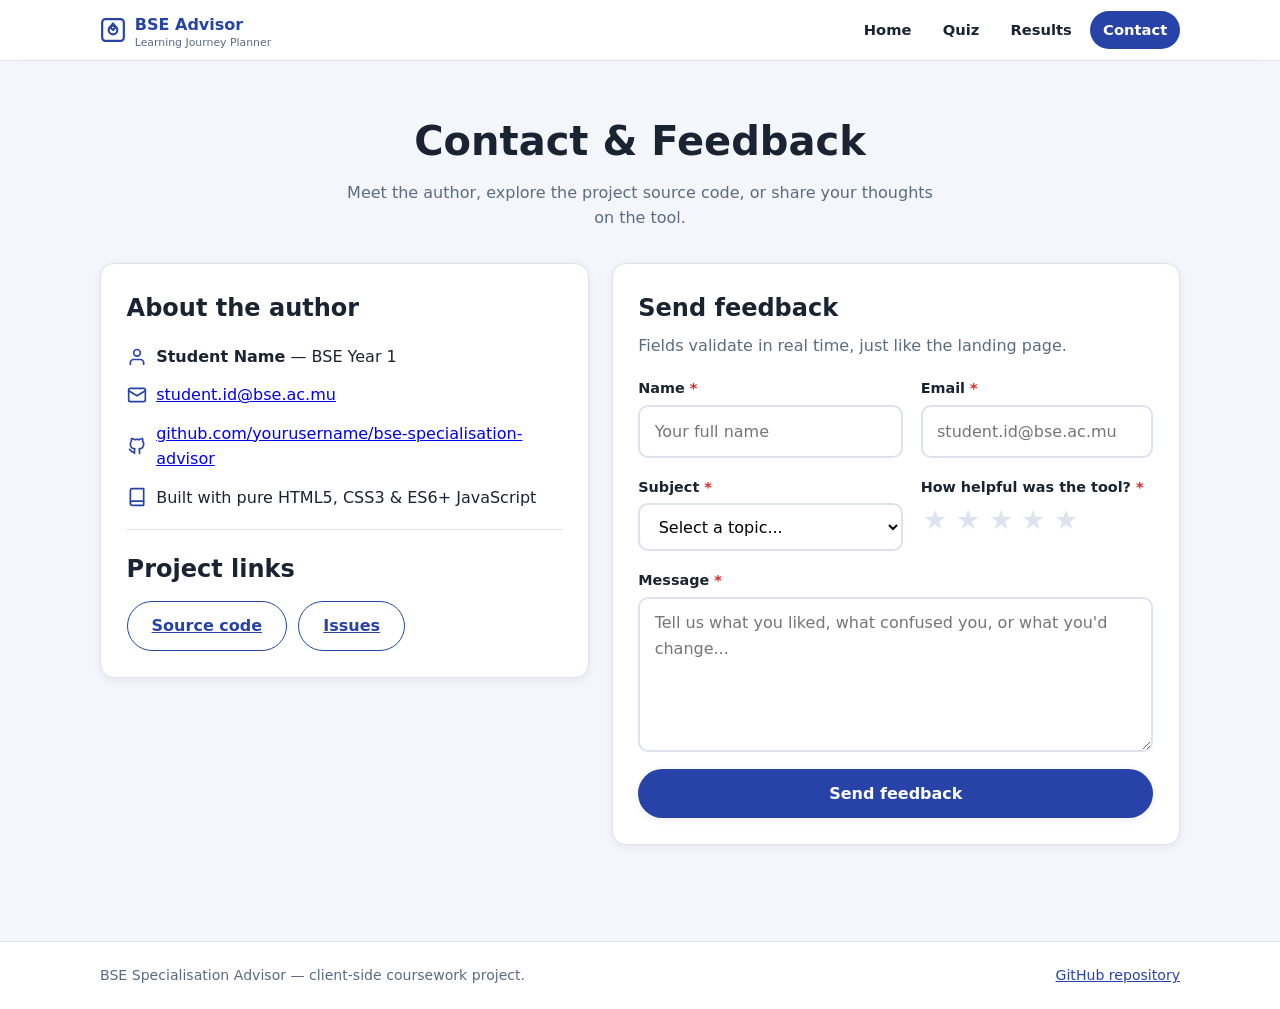
==== contact.html @ ee4610c2 "Initial release: BSE Specialisation Advisor (landing, quiz, results, contact)" ====
<!DOCTYPE html>
<html lang="en">
<head>
  <meta charset="UTF-8">
  <meta name="viewport" content="width=device-width, initial-scale=1.0">
  <meta name="description" content="BSE Specialisation Advisor — author details and feedback form.">
  <title>BSE Specialisation Advisor | Contact</title>
  <link rel="stylesheet" href="css/style.css">
</head>
<body data-page="contact">

  <!-- ============ HEADER / NAVIGATION ============ -->
  <header class="site-nav">
    <div class="container">
      <a href="index.html" class="brand">
        <svg viewBox="0 0 24 24" fill="none" stroke="currentColor" stroke-width="2" stroke-linecap="round" stroke-linejoin="round" aria-hidden="true">
          <rect x="2" y="2" width="20" height="20" rx="3"/>
          <circle cx="12" cy="12" r="4"/>
          <path d="M9.5 9.5 12 6l2.5 3.5L12 12z"/>
        </svg>
        <span>BSE Advisor<small>Learning Journey Planner</small></span>
      </a>

      <button class="nav-toggle" aria-label="Toggle navigation menu" aria-expanded="false">
        <svg viewBox="0 0 24 24" fill="none" stroke="currentColor" stroke-width="2" stroke-linecap="round" aria-hidden="true">
          <path d="M4 7h16M4 12h16M4 17h16"/>
        </svg>
      </button>

      <nav>
        <ul class="nav-links">
          <li><a href="index.html" data-page="landing">Home</a></li>
          <li><a href="quiz.html" data-page="quiz">Quiz</a></li>
          <li><a href="results.html" data-page="results">Results</a></li>
          <li><a href="contact.html" data-page="contact">Contact</a></li>
        </ul>
      </nav>
    </div>
  </header>

  <main>
    <section class="section">
      <div class="container">
        <div class="page-head">
          <h1>Contact &amp; Feedback</h1>
          <p>Meet the author, explore the project source code, or share your thoughts on the tool.</p>
        </div>

        <div class="contact-grid">
          <!-- ============ AUTHOR CARD ============ -->
          <div class="card">
            <h2>About the author</h2>
            <!-- TODO: replace these placeholders with your own details -->
            <ul class="author-list">
              <li>
                <svg viewBox="0 0 24 24" fill="none" stroke="currentColor" stroke-width="2" stroke-linecap="round" stroke-linejoin="round" aria-hidden="true"><path d="M20 21v-2a4 4 0 0 0-4-4H8a4 4 0 0 0-4 4v2"/><circle cx="12" cy="7" r="4"/></svg>
                <span><strong>Student Name</strong> — BSE Year 1</span>
              </li>
              <li>
                <svg viewBox="0 0 24 24" fill="none" stroke="currentColor" stroke-width="2" stroke-linecap="round" stroke-linejoin="round" aria-hidden="true"><rect x="2" y="4" width="20" height="16" rx="2"/><path d="m2 7 10 6L22 7"/></svg>
                <a href="mailto:student.id@bse.ac.mu">student.id@bse.ac.mu</a>
              </li>
              <li>
                <svg viewBox="0 0 24 24" fill="none" stroke="currentColor" stroke-width="2" stroke-linecap="round" stroke-linejoin="round" aria-hidden="true"><path d="M9 19c-4.3 1.4-4.3-2.5-6-3m12 5v-3.5c0-1 .1-1.4-.5-2 2.8-.3 5.5-1.4 5.5-6a4.6 4.6 0 0 0-1.3-3.2 4.2 4.2 0 0 0-.1-3.2s-1.1-.3-3.5 1.3a12.3 12.3 0 0 0-6.2 0C6.6 2.8 5.5 3.1 5.5 3.1a4.2 4.2 0 0 0-.1 3.2A4.6 4.6 0 0 0 4 9.5c0 4.6 2.7 5.7 5.5 6-.6.6-.6 1.2-.5 2V21"/></svg>
                <a href="https://github.com/" target="_blank" rel="noopener">github.com/yourusername/bse-specialisation-advisor</a>
              </li>
              <li>
                <svg viewBox="0 0 24 24" fill="none" stroke="currentColor" stroke-width="2" stroke-linecap="round" stroke-linejoin="round" aria-hidden="true"><path d="M4 19.5A2.5 2.5 0 0 1 6.5 17H20V2H6.5A2.5 2.5 0 0 0 4 4.5v15z"/><path d="M4 19.5A2.5 2.5 0 0 0 6.5 22H20v-5"/></svg>
                <span>Built with pure HTML5, CSS3 &amp; ES6+ JavaScript</span>
              </li>
            </ul>

            <hr style="border:none;border-top:1px solid var(--line);margin:1.2rem 0;">

            <h2>Project links</h2>
            <div style="display:flex;gap:.7rem;flex-wrap:wrap;margin-top:.8rem;">
              <a class="btn btn-ghost" href="https://github.com/" target="_blank" rel="noopener">Source code</a>
              <a class="btn btn-ghost" href="https://github.com/" target="_blank" rel="noopener">Issues</a>
            </div>
          </div>

          <!-- ============ FEEDBACK FORM ============ -->
          <div class="card">
            <h2>Send feedback</h2>
            <p style="color:var(--muted);margin:.3rem 0 1.2rem;">Fields validate in real time, just like the landing page.</p>

            <!-- Success banner (hidden until a valid submit) -->
            <div id="contact-success" class="success-banner" role="status">
              Thanks! Your feedback has been recorded (demo — no server involved).
            </div>

            <!-- Validated live by js/contact.js via data-validate attributes -->
            <form id="contact-form" novalidate>
              <div class="form-grid">
                <div class="field">
                  <label for="c-name">Name <span class="req" aria-hidden="true">*</span></label>
                  <input id="c-name" name="name" data-validate="name" type="text"
                         placeholder="Your full name" autocomplete="name" required>
                  <small class="error-message" id="c-name-error" aria-live="polite"></small>
                  <small class="valid-hint" aria-hidden="true">Thanks!</small>
                </div>

                <div class="field">
                  <label for="c-email">Email <span class="req" aria-hidden="true">*</span></label>
                  <input id="c-email" name="email" data-validate="email" type="email"
                         placeholder="student.id@bse.ac.mu" autocomplete="email" required>
                  <small class="error-message" id="c-email-error" aria-live="polite"></small>
                  <small class="valid-hint" aria-hidden="true">Institutional address confirmed.</small>
                </div>

                <div class="field">
                  <label for="c-subject">Subject <span class="req" aria-hidden="true">*</span></label>
                  <select id="c-subject" name="subject" data-validate="subject" required>
                    <option value="">Select a topic...</option>
                    <option value="bug">Bug report</option>
                    <option value="idea">Suggestion / feature idea</option>
                    <option value="question">Question about my results</option>
                    <option value="other">Something else</option>
                  </select>
                  <small class="error-message" id="c-subject-error" aria-live="polite">Please choose a subject.</small>
                </div>

                <!-- Interactive star rating (JS handles hover + click) -->
                <div class="field">
                  <label>How helpful was the tool? <span class="req" aria-hidden="true">*</span></label>
                  <div class="stars" id="stars" role="radiogroup" aria-label="Rating">
                    <!-- Star buttons 1..5; JS sets the .on class and value -->
                  </div>
                  <small class="error-message" id="c-rating-error" aria-live="polite">Please tap a star to rate the tool.</small>
                </div>

                <div class="field field--full">
                  <label for="c-message">Message <span class="req" aria-hidden="true">*</span></label>
                  <textarea id="c-message" name="message" data-validate="message" rows="5"
                            placeholder="Tell us what you liked, what confused you, or what you'd change..." required></textarea>
                  <small class="error-message" id="c-message-error" aria-live="polite"></small>
                  <small class="valid-hint" aria-hidden="true">Great — that's detailed enough.</small>
                </div>
              </div>

              <button type="submit" class="btn btn-primary btn-block" style="margin-top:1.1rem;">Send feedback</button>
            </form>
          </div>
        </div>
      </div>
    </section>
  </main>

  <!-- ============ FOOTER ============ -->
  <footer class="site-footer">
    <div class="container">
      <span>BSE Specialisation Advisor — client-side coursework project.</span>
      <span><a href="https://github.com/" target="_blank" rel="noopener">GitHub repository</a></span>
    </div>
  </footer>

  <script src="js/shared.js"></script>
  <script src="js/contact.js"></script>
</body>
</html>
---- css/style.css ----
/* ==========================================================================
   BSE Specialisation Advisor - Global Stylesheet
   --------------------------------------------------------------------------
   Design system: CSS custom properties (design tokens), reset, layout,
   components, validation states, micro-animations and responsive queries.
   Every functional block below is commented to explain its technical logic.
   ========================================================================== */

/* --------------------------------------------------------------------------
   1. DESIGN TOKENS  — single source of truth for colours, spacing & radii.
   Overriding a token here restyles the entire app.
   -------------------------------------------------------------------------- */
:root {
  /* Brand palette */
  --primary:        #2743a8;   /* institutional indigo */
  --primary-dark:   #1c2f78;   /* darker shade for hovers */
  --primary-tint:   #eef1fb;   /* pale background tint */
  --accent:         #f59e0b;   /* warm amber accent */
  --accent-tint:    #fdf3e0;

  /* Neutral / typography scale */
  --bg:             #f4f6fb;
  --surface:        #ffffff;
  --ink:            #1a2332;
  --muted:          #5b6b82;
  --line:           #dde3ee;

  /* Semantic status colours (validation + timeout states) */
  --ok:             #16a34a;
  --ok-tint:        #e7f6ec;
  --err:            #dc2626;
  --err-tint:       #fdecec;

  /* One colour per specialisation (mirrors the Canvas radar chart) */
  --c-low:          #f59e0b;   /* Low-Level Programming */
  --c-arvr:         #8b5cf6;   /* AR / VR */
  --c-web:          #0ea5e9;   /* Full-Stack Web */
  --c-ml:           #10b981;   /* Machine Learning */

  /* Layout rhythm */
  --radius:         14px;
  --radius-sm:      10px;
  --shadow-sm:      0 2px 8px rgba(26,35,50,.07);
  --shadow-md:      0 8px 24px rgba(26,35,50,.10);
  --shadow-lg:      0 18px 44px rgba(26,35,50,.16);
  --trans:          .22s cubic-bezier(.4,0,.2,1);   /* shared motion curve */
}

/* --------------------------------------------------------------------------
   2. RESET  — normalise box sizing, margins and font rendering.
   -------------------------------------------------------------------------- */
*,
*::before,
*::after {
  box-sizing: border-box;
  margin: 0;
  padding: 0;
}

html { scroll-behavior: smooth; }   /* gentle anchor scrolling */

body {
  font-family: "Segoe UI", system-ui, -apple-system, Roboto, Helvetica, Arial, sans-serif;
  background: var(--bg);
  color: var(--ink);
  line-height: 1.6;
  min-height: 100vh;
  display: flex;
  flex-direction: column;
}

/* Focus ring for keyboard users (accessibility requirement) */
:focus-visible {
  outline: 3px solid var(--accent);
  outline-offset: 2px;
  border-radius: 4px;
}

img, svg, video, canvas { max-width: 100%; display: block; }

/* --------------------------------------------------------------------------
   3. LAYOUT PRIMITIVES
   -------------------------------------------------------------------------- */
.container {
  width: min(1080px, 92%);
  margin-inline: auto;
}

main { flex: 1 0 auto; }   /* pushes footer to bottom of viewport */

.section { padding: 3rem 0; }

.page-head { text-align: center; margin-bottom: 2rem; }
.page-head h1 { font-size: clamp(1.7rem, 4vw, 2.5rem); }
.page-head p  { color: var(--muted); max-width: 60ch; margin: .4rem auto 0; }

/* ==========================================================================
   4. NAVIGATION + FOOTER
   -------------------------------------------------------------------------- */
.site-nav {
  position: sticky;
  top: 0;
  z-index: 50;
  background: rgba(255,255,255,.92);
  backdrop-filter: blur(8px);          /* frosted-glass header */
  border-bottom: 1px solid var(--line);
}
.site-nav .container { display: flex; align-items: center; justify-content: space-between; gap: 1rem; padding-block: .7rem; }

.brand { display: flex; align-items: center; gap: .55rem; font-weight: 800; color: var(--primary); text-decoration: none; }
.brand svg { width: 26px; height: 26px; }
.brand small { display: block; font-weight: 500; color: var(--muted); font-size: .68rem; line-height: 1; }

.nav-links { display: flex; gap: .35rem; list-style: none; align-items: center; }
.nav-links a {
  display: block;
  padding: .45rem .8rem;
  border-radius: 999px;
  color: var(--ink);
  text-decoration: none;
  font-weight: 600;
  font-size: .92rem;
  transition: background var(--trans), color var(--trans);
}
.nav-links a:hover { background: var(--primary-tint); color: var(--primary); }
/* Active page highlight is driven by shared.js adding .active to the link */
.nav-links a.active { background: var(--primary); color: #fff; }

/* Mobile hamburger (display controlled by shared.js toggle) */
.nav-toggle {
  display: none;
  background: none;
  border: 1px solid var(--line);
  border-radius: 8px;
  padding: .4rem .6rem;
  cursor: pointer;
}
.nav-toggle svg { width: 22px; height: 22px; }

.site-footer {
  margin-top: 3rem;
  border-top: 1px solid var(--line);
  background: var(--surface);
  padding: 1.4rem 0;
  color: var(--muted);
  font-size: .88rem;
}
.site-footer .container { display: flex; flex-wrap: wrap; justify-content: space-between; gap: .6rem; }
.site-footer a { color: var(--primary); }

/* --------------------------------------------------------------------------
   5. BUTTONS + CARDS
   -------------------------------------------------------------------------- */
.btn {
  display: inline-flex;
  align-items: center;
  justify-content: center;
  gap: .5rem;
  border: none;
  cursor: pointer;
  font: inherit;
  font-weight: 700;
  padding: .72rem 1.5rem;
  border-radius: 999px;
  transition: transform var(--trans), box-shadow var(--trans), background var(--trans), opacity var(--trans);
}
.btn:disabled {
  opacity: .45;
  cursor: not-allowed;
  transform: none !important;
  box-shadow: none !important;
}
.btn-primary { background: var(--primary); color: #fff; box-shadow: var(--shadow-sm); }
.btn-primary:not(:disabled):hover { background: var(--primary-dark); transform: translateY(-2px); box-shadow: var(--shadow-md); }
.btn-primary:not(:disabled):active { transform: translateY(0) scale(.98); }   /* press micro-animation */

.btn-accent { background: var(--accent); color: #1a2332; box-shadow: var(--shadow-sm); }
.btn-accent:not(:disabled):hover { background: #e69205; transform: translateY(-2px); box-shadow: var(--shadow-md); }

.btn-ghost { background: var(--surface); color: var(--primary); border: 1.5px solid var(--primary); }
.btn-ghost:hover { background: var(--primary-tint); transform: translateY(-2px); }

.btn-block { width: 100%; }

.card {
  background: var(--surface);
  border: 1px solid var(--line);
  border-radius: var(--radius);
  box-shadow: var(--shadow-sm);
  padding: 1.6rem;
  transition: transform var(--trans), box-shadow var(--trans);
}
/* Hover lift micro-animation used by preview / result cards */
.card-lift:hover { transform: translateY(-5px); box-shadow: var(--shadow-md); }

/* --------------------------------------------------------------------------
   6. FORMS + REAL-TIME VALIDATION STATES
   -------------------------------------------------------------------------- */
.form-grid { display: grid; grid-template-columns: 1fr 1fr; gap: 1.1rem; }
.field { display: flex; flex-direction: column; gap: .3rem; }
.field--full { grid-column: 1 / -1; }          /* spans both columns */

.field label { font-weight: 700; font-size: .9rem; }
.field label .req { color: var(--err); }

.field input,
.field select,
.field textarea {
  font: inherit;
  padding: .72rem .9rem;
  border: 2px solid var(--line);
  border-radius: var(--radius-sm);
  background: var(--surface);
  transition: border-color var(--trans), box-shadow var(--trans), background var(--trans);
}
.field input:focus,
.field select:focus,
.field textarea:focus {
  border-color: var(--primary);
  box-shadow: 0 0 0 4px rgba(39,67,168,.12);
  outline: none;
}

/* Valid state — green border + subtle green glow (toggled by JS .is-valid) */
.field .is-valid { border-color: var(--ok); background: var(--ok-tint); box-shadow: 0 0 0 4px rgba(22,163,74,.10); }
/* Invalid state — red border + red glow + shake animation */
.field .is-invalid { border-color: var(--err); background: var(--err-tint); box-shadow: 0 0 0 4px rgba(220,38,38,.10); animation: shake .3s ease; }

/* Error message: hidden by default, shown via JS when a field fails */
.error-message {
  display: none;
  color: var(--err);
  font-size: .8rem;
  font-weight: 600;
}
.error-message[aria-hidden="false"] { display: block; animation: fadeIn .25s ease; }
/* Tick icon shown next to a valid field */
.valid-hint { display: none; color: var(--ok); font-size: .8rem; font-weight: 600; }
.valid-hint[aria-hidden="false"] { display: block; }

/* The shared "success" banner shown on the contact page */
.success-banner {
  display: none;
  background: var(--ok-tint);
  border: 1px solid var(--ok);
  color: #14532d;
  border-radius: var(--radius-sm);
  padding: 1rem 1.2rem;
  font-weight: 600;
}
.success-banner.show { display: block; animation: fadeInUp .4s ease; }

/* --------------------------------------------------------------------------
   7. LANDING PAGE COMPONENTS
   -------------------------------------------------------------------------- */
.hero { text-align: center; padding: 4rem 0 2rem; }
.hero h1 { font-size: clamp(2rem, 5vw, 3.1rem); line-height: 1.15; }
.hero h1 .grad {
  background: linear-gradient(90deg, var(--primary), var(--c-arvr), var(--accent));
  -webkit-background-clip: text;
  background-clip: text;
  color: transparent;
}
.hero .subtitle { color: var(--muted); font-size: 1.08rem; max-width: 58ch; margin: .9rem auto 0; }

/* Animated floating blobs behind the hero (pure CSS micro-animation) */
.hero-glow { position: relative; overflow: hidden; }
.hero-glow::before,
.hero-glow::after {
  content: "";
  position: absolute;
  width: 380px;
  height: 380px;
  border-radius: 50%;
  filter: blur(90px);
  opacity: .35;
  z-index: -1;
  animation: drift 14s ease-in-out infinite alternate;
}
.hero-glow::before { background: var(--c-arvr); top: -140px; left: -120px; }
.hero-glow::after  { background: var(--c-web);  bottom: -180px; right: -120px; animation-delay: 4s; }

/* Four specialisation preview cards (row of 4 on desktop) */
.cat-grid { display: grid; grid-template-columns: repeat(4, 1fr); gap: 1rem; margin-top: 2.4rem; }
.cat-card { position: relative; overflow: hidden; }
.cat-card .icon { width: 52px; height: 52px; border-radius: 14px; display: grid; place-items: center; margin-bottom: .8rem; color: #fff; }
.cat-card h3 { font-size: 1.02rem; margin-bottom: .2rem; }
.cat-card p { color: var(--muted); font-size: .85rem; }
/* Colour stripe accent drawn with a pseudo-element */
.cat-card::after {
  content: "";
  position: absolute;
  inset: 0 auto 0 0;
  width: 5px;
  background: var(--cat, var(--primary));
}

/* ==========================================================================
   8. QUIZ PAGE COMPONENTS
   -------------------------------------------------------------------------- */
.quiz-shell { max-width: 760px; margin-inline: auto; }

/* Top bar: progress + question counter + live timer */
.quiz-topbar { display: flex; align-items: center; gap: 1rem; margin-bottom: .8rem; }
.progress-track { flex: 1; height: 12px; background: var(--line); border-radius: 999px; overflow: hidden; }
.progress-fill {
  height: 100%;
  width: 0%;
  background: linear-gradient(90deg, var(--c-web), var(--c-arvr), var(--accent));
  border-radius: 999px;
  transition: width .5s cubic-bezier(.4,0,.2,1);   /* smooth progress sweep */
}
.q-counter { font-weight: 800; font-size: .92rem; white-space: nowrap; color: var(--muted); }

/* Timer badge — turns red + pulses when under 30s (state toggled by JS) */
.timer-badge {
  display: inline-flex;
  align-items: center;
  gap: .4rem;
  font-weight: 800;
  font-variant-numeric: tabular-nums;
  background: var(--surface);
  border: 2px solid var(--line);
  border-radius: 999px;
  padding: .35rem .8rem;
  white-space: nowrap;
}
.timer-badge svg { width: 16px; height: 16px; color: var(--primary); }
.timer-badge.danger { border-color: var(--err); color: var(--err); animation: pulse .8s ease-in-out infinite; }
.timer-badge.danger svg { color: var(--err); }

/* Card that holds each quiz question (replaced each question) */
.quiz-card {
  background: var(--surface);
  border: 1px solid var(--line);
  border-radius: var(--radius);
  box-shadow: var(--shadow-md);
  padding: clamp(1.2rem, 3vw, 2rem);
  animation: fadeInUp .35s ease;
}
.quiz-card .q-tag {
  display: inline-block;
  font-size: .72rem;
  font-weight: 800;
  letter-spacing: .08em;
  text-transform: uppercase;
  color: var(--primary);
  background: var(--primary-tint);
  padding: .2rem .6rem;
  border-radius: 999px;
  margin-bottom: .6rem;
}
.quiz-card h2 { font-size: clamp(1.15rem, 2.6vw, 1.5rem); margin-bottom: 1.2rem; }

/* Multiple-choice option cards */
.options { display: grid; gap: .7rem; }
.option {
  display: flex;
  align-items: center;
  gap: .8rem;
  width: 100%;
  text-align: left;
  font: inherit;
  font-weight: 600;
  background: var(--surface);
  border: 2px solid var(--line);
  border-radius: var(--radius-sm);
  padding: .9rem 1rem;
  cursor: pointer;
  transition: border-color var(--trans), background var(--trans), transform var(--trans), box-shadow var(--trans);
}
.option:hover:not(:disabled) { border-color: var(--primary); background: var(--primary-tint); transform: translateX(4px); }
.option .dot {
  width: 18px;
  height: 18px;
  flex: 0 0 18px;
  border: 2.5px solid var(--line);
  border-radius: 50%;
  transition: all var(--trans);
}
/* Selected option (JS adds .selected) — filled dot + accent background */
.option.selected { border-color: var(--primary); background: var(--primary-tint); box-shadow: var(--shadow-sm); }
.option.selected .dot { border-color: var(--primary); background: radial-gradient(circle, var(--primary) 55%, transparent 58%); }

/* Generic hidden/shown overlay panel (used by video decision + audio prompt) */
.reveal-panel { display: none; margin-top: 1.1rem; }
.reveal-panel.show { display: block; animation: fadeInUp .35s ease; }

/* Media player toolbar (custom audio/video controls) */
.player-bar { display: flex; gap: .5rem; margin-top: .7rem; flex-wrap: wrap; }
.player-bar .btn { padding: .5rem .95rem; font-size: .86rem; }

/* Points toast — shows the live scoring breakdown after each answer */
.answer-toast {
  margin-top: 1rem;
  display: flex;
  justify-content: center;
  background: var(--primary-tint);
  color: var(--primary);
  font-weight: 800;
  font-size: .9rem;
  border-radius: 999px;
  padding: .55rem 1.1rem;
  animation: fadeInUp .3s ease;
}

/* --------------------------------------------------------------------------
   8a. IMAGE HOTSPOT QUESTION
   -------------------------------------------------------------------------- */
.hotspot-stage { position: relative; border: 2px solid var(--line); border-radius: var(--radius-sm); overflow: hidden; }
.hotspot-stage svg { width: 100%; height: auto; }
.hotspot-stage svg .scene-bg { pointer-events: none; }
/* Each hotspot is a transparent circle that grows + glows on hover */
.hotspot-region { cursor: pointer; }
.hotspot-region .ring { fill: none; stroke: var(--primary); stroke-width: 3; opacity: 0; transition: opacity var(--trans), transform var(--trans); transform-origin: center; transform-box: fill-box; }
.hotspot-region:hover .ring,
.hotspot-region.selected .ring { opacity: 1; transform: scale(1.6); }
.hotspot-region .core { fill: var(--primary); opacity: 0; transition: opacity var(--trans); }
.hotspot-region:hover .core,
.hotspot-region.selected .core { opacity: .85; }
/* Confirm button fades in only after a region is selected */
.hotspot-confirm { display: none; margin-top: 1rem; }
.hotspot-confirm.show { display: inline-flex; animation: fadeIn .3s ease; }

/* Timeout lock: grey out + freeze all interaction inside the quiz card */
.quiz-card.quiz-locked { opacity: .55; pointer-events: none; user-select: none; }

/* --------------------------------------------------------------------------
   8b. TIMEOUT LOCK OVERLAY
   -------------------------------------------------------------------------- */
.quiz-lock-screen {
  display: none;
  position: fixed;
  inset: 0;
  z-index: 100;
  background: rgba(26,35,50,.72);
  backdrop-filter: blur(4px);
  place-items: center;
  color: #fff;
  text-align: center;
}
.quiz-lock-screen.show { display: grid; animation: fadeIn .3s ease; }
.quiz-lock-screen h2 { font-size: 1.6rem; margin-bottom: .5rem; }
.quiz-lock-screen p { color: rgba(255,255,255,.85); }

/* --------------------------------------------------------------------------
   9. RESULTS PAGE COMPONENTS
   -------------------------------------------------------------------------- */
.result-hero { text-align: center; padding: 1.5rem 0 1rem; }
.result-hero .badge {
  display: inline-flex;
  align-items: center;
  gap: .5rem;
  background: var(--surface);
  border: 2px solid var(--line);
  border-radius: 999px;
  padding: .45rem 1.1rem;
  font-weight: 800;
  margin-bottom: .9rem;
}
.result-hero h1 { font-size: clamp(1.8rem, 4vw, 2.6rem); }
.result-hero .lead { color: var(--muted); max-width: 62ch; margin: .8rem auto 0; }

.results-grid { display: grid; grid-template-columns: 1fr 1fr; gap: 1.4rem; align-items: start; }

/* Animated horizontal score bars */
.score-list { display: grid; gap: .9rem; }
.score-row { display: grid; grid-template-columns: 130px 1fr 46px; align-items: center; gap: .8rem; }
.score-row .name { font-weight: 700; font-size: .9rem; }
.score-row .track { height: 14px; background: var(--line); border-radius: 999px; overflow: hidden; }
.score-row .fill {
  height: 100%;
  width: 0%;
  border-radius: 999px;
  background: var(--c, var(--primary));
  transition: width 1s cubic-bezier(.4,0,.2,1);   /* animated via JS class */
}
.score-row .val { font-weight: 800; text-align: right; font-variant-numeric: tabular-nums; }

/* Radar chart canvas wrapper (keeps canvas crisp + responsive) */
.canvas-wrap {
  background: var(--surface);
  border: 1px solid var(--line);
  border-radius: var(--radius);
  box-shadow: var(--shadow-sm);
  padding: 1rem;
  display: grid;
  place-items: center;
}
.canvas-wrap canvas { width: 100%; height: auto; }

/* Recommendation cards */
.rec-list { display: grid; gap: 1rem; margin-top: 1.6rem; }
.rec-card { border-left: 6px solid var(--rc, var(--primary)); }
.rec-card h3 { margin-bottom: .3rem; font-size: 1.05rem; }
.rec-card ul { margin-left: 1.2rem; color: var(--muted); }

/* --------------------------------------------------------------------------
   10. CONTACT PAGE COMPONENTS
   -------------------------------------------------------------------------- */
.contact-grid { display: grid; grid-template-columns: 1fr 1fr; gap: 1.4rem; align-items: start; }
.author-list { list-style: none; display: grid; gap: .8rem; margin-top: 1rem; }
.author-list li { display: flex; gap: .6rem; align-items: center; }
.author-list svg { width: 20px; height: 20px; color: var(--primary); flex: 0 0 20px; }

/* Interactive star rating (hover/click handled by JS) */
.stars { display: flex; gap: .25rem; }
.stars button {
  background: none;
  border: none;
  cursor: pointer;
  padding: .15rem;
  color: var(--line);
  font-size: 1.7rem;
  line-height: 1;
  transition: transform var(--trans), color var(--trans);
}
.stars button:hover { transform: scale(1.2); }
.stars button.on { color: var(--accent); }

/* ==========================================================================
   11. MICRO-ANIMATION KEYFRAMES
   -------------------------------------------------------------------------- */
@keyframes fadeIn { from { opacity: 0; } to { opacity: 1; } }
@keyframes fadeInUp { from { opacity: 0; transform: translateY(14px); } to { opacity: 1; transform: translateY(0); } }
@keyframes shake {
  0%, 100% { transform: translateX(0); }
  25% { transform: translateX(-5px); }
  75% { transform: translateX(5px); }
}
@keyframes pulse {
  0%, 100% { transform: scale(1); }
  50% { transform: scale(1.07); }
}
@keyframes drift {
  from { transform: translate(0, 0) scale(1); }
  to   { transform: translate(60px, -40px) scale(1.15); }
}

/* Utility class to stagger card entrance on landing/results */
.stagger > * { animation: fadeInUp .5s ease backwards; }
.stagger > *:nth-child(1) { animation-delay: .05s; }
.stagger > *:nth-child(2) { animation-delay: .12s; }
.stagger > *:nth-child(3) { animation-delay: .19s; }
.stagger > *:nth-child(4) { animation-delay: .26s; }

/* ==========================================================================
   12. RESPONSIVE BREAKPOINTS
   -------------------------------------------------------------------------- */
/* Tablet: collapse 2-column grids to single column */
@media (max-width: 860px) {
  .form-grid, .results-grid, .contact-grid { grid-template-columns: 1fr; }
  .cat-grid { grid-template-columns: repeat(2, 1fr); }
  .score-row { grid-template-columns: 100px 1fr 40px; }
}

/* Mobile: stack nav behind hamburger, single column cards */
@media (max-width: 600px) {
  .nav-toggle { display: block; }
  .nav-links {
    display: none;                        /* hidden until .open toggled */
    position: absolute;
    top: 100%;
    left: 0;
    right: 0;
    background: var(--surface);
    border-bottom: 1px solid var(--line);
    box-shadow: var(--shadow-md);
    flex-direction: column;
    align-items: stretch;
    padding: .6rem;
  }
  .nav-links.open { display: flex; animation: fadeIn .25s ease; }
  .nav-links a { text-align: center; }

  .cat-grid { grid-template-columns: 1fr; }
  .hero { padding-top: 2.5rem; }
  .score-row { grid-template-columns: 1fr; gap: .2rem; }
  .score-row .val { text-align: left; }
}
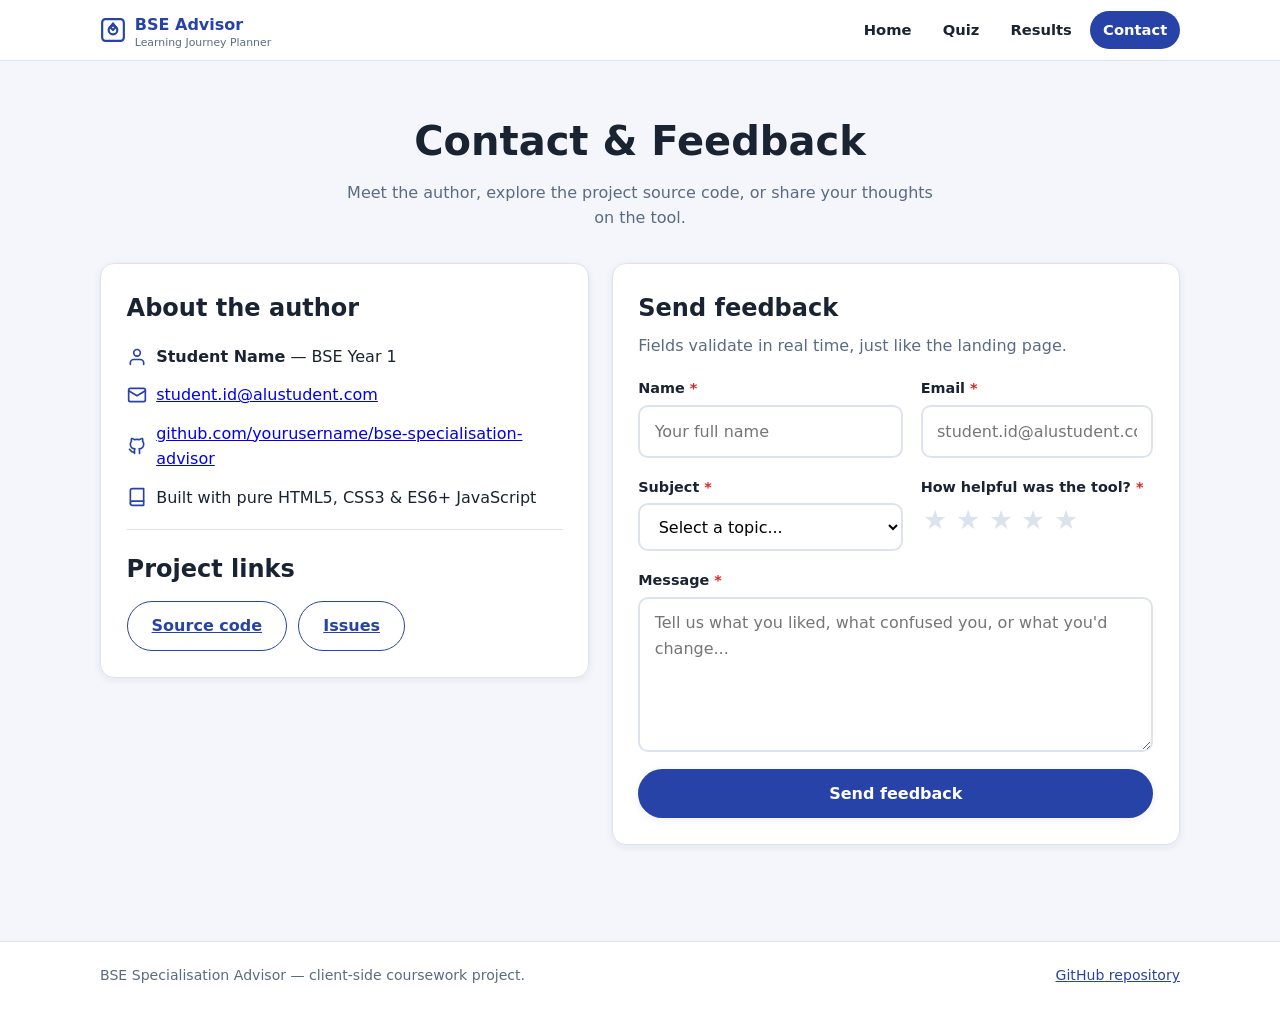
==== commit 4704066d: "Homepage: split first/last name, alustudent.com email, Year 1-3 intake" ====
--- a/contact.html
+++ b/contact.html
@@ -58,7 +58,7 @@
               </li>
               <li>
                 <svg viewBox="0 0 24 24" fill="none" stroke="currentColor" stroke-width="2" stroke-linecap="round" stroke-linejoin="round" aria-hidden="true"><rect x="2" y="4" width="20" height="16" rx="2"/><path d="m2 7 10 6L22 7"/></svg>
-                <a href="mailto:student.id@bse.ac.mu">student.id@bse.ac.mu</a>
+                <a href="mailto:student.id@alustudent.com">student.id@alustudent.com</a>
               </li>
               <li>
                 <svg viewBox="0 0 24 24" fill="none" stroke="currentColor" stroke-width="2" stroke-linecap="round" stroke-linejoin="round" aria-hidden="true"><path d="M9 19c-4.3 1.4-4.3-2.5-6-3m12 5v-3.5c0-1 .1-1.4-.5-2 2.8-.3 5.5-1.4 5.5-6a4.6 4.6 0 0 0-1.3-3.2 4.2 4.2 0 0 0-.1-3.2s-1.1-.3-3.5 1.3a12.3 12.3 0 0 0-6.2 0C6.6 2.8 5.5 3.1 5.5 3.1a4.2 4.2 0 0 0-.1 3.2A4.6 4.6 0 0 0 4 9.5c0 4.6 2.7 5.7 5.5 6-.6.6-.6 1.2-.5 2V21"/></svg>
@@ -103,7 +103,7 @@
                 <div class="field">
                   <label for="c-email">Email <span class="req" aria-hidden="true">*</span></label>
                   <input id="c-email" name="email" data-validate="email" type="email"
-                         placeholder="student.id@bse.ac.mu" autocomplete="email" required>
+                         placeholder="student.id@alustudent.com" autocomplete="email" required>
                   <small class="error-message" id="c-email-error" aria-live="polite"></small>
                   <small class="valid-hint" aria-hidden="true">Institutional address confirmed.</small>
                 </div>
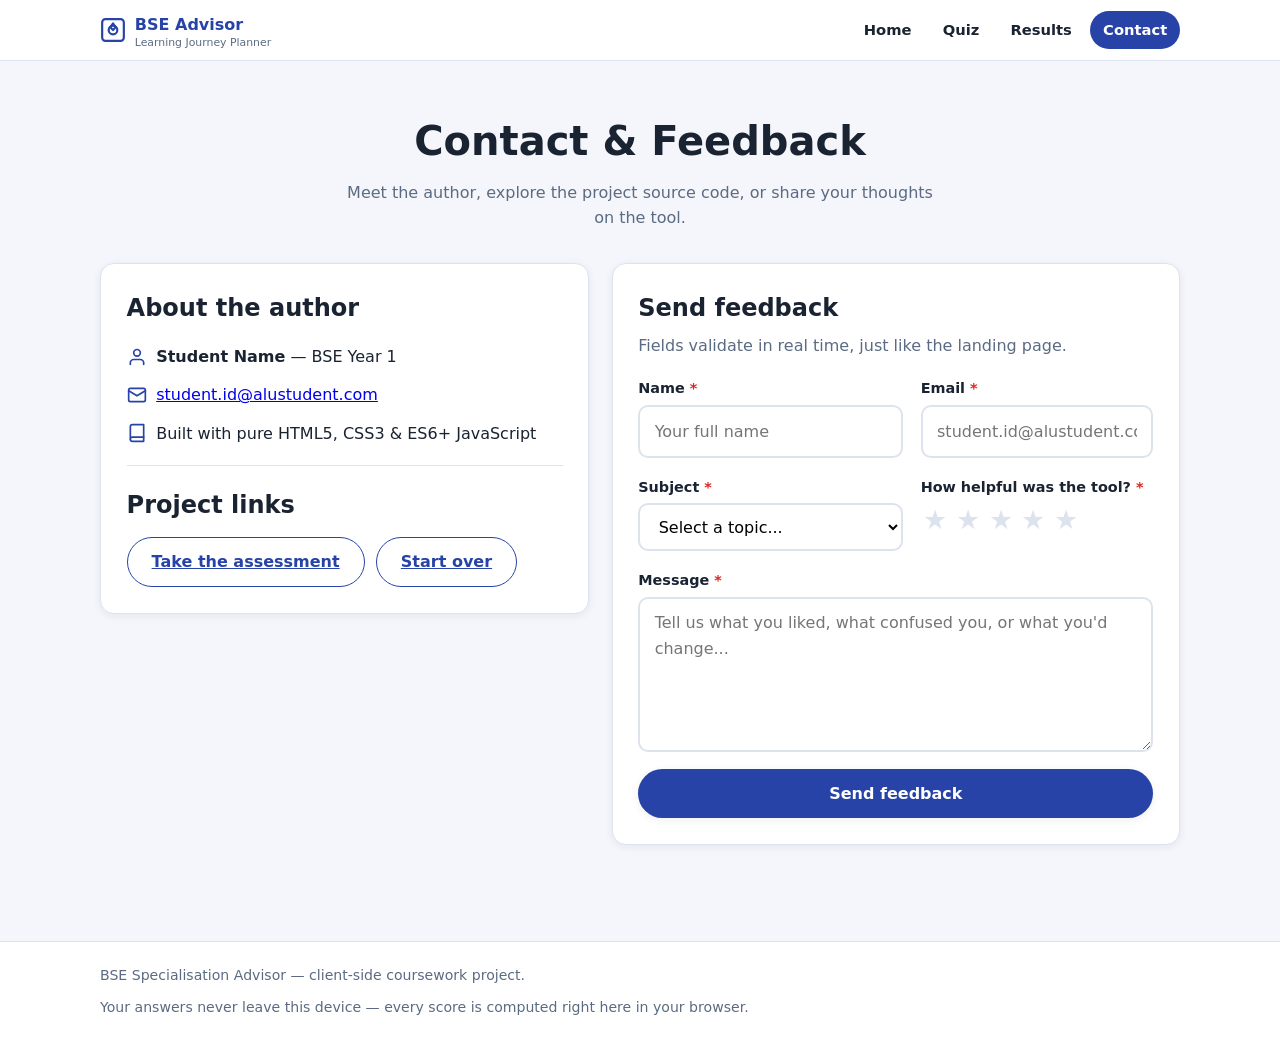
==== commit ae11fe11: "updated footer" ====
--- a/contact.html
+++ b/contact.html
@@ -61,10 +61,6 @@
                 <a href="mailto:student.id@alustudent.com">student.id@alustudent.com</a>
               </li>
               <li>
-                <svg viewBox="0 0 24 24" fill="none" stroke="currentColor" stroke-width="2" stroke-linecap="round" stroke-linejoin="round" aria-hidden="true"><path d="M9 19c-4.3 1.4-4.3-2.5-6-3m12 5v-3.5c0-1 .1-1.4-.5-2 2.8-.3 5.5-1.4 5.5-6a4.6 4.6 0 0 0-1.3-3.2 4.2 4.2 0 0 0-.1-3.2s-1.1-.3-3.5 1.3a12.3 12.3 0 0 0-6.2 0C6.6 2.8 5.5 3.1 5.5 3.1a4.2 4.2 0 0 0-.1 3.2A4.6 4.6 0 0 0 4 9.5c0 4.6 2.7 5.7 5.5 6-.6.6-.6 1.2-.5 2V21"/></svg>
-                <a href="https://github.com/" target="_blank" rel="noopener">github.com/yourusername/bse-specialisation-advisor</a>
-              </li>
-              <li>
                 <svg viewBox="0 0 24 24" fill="none" stroke="currentColor" stroke-width="2" stroke-linecap="round" stroke-linejoin="round" aria-hidden="true"><path d="M4 19.5A2.5 2.5 0 0 1 6.5 17H20V2H6.5A2.5 2.5 0 0 0 4 4.5v15z"/><path d="M4 19.5A2.5 2.5 0 0 0 6.5 22H20v-5"/></svg>
                 <span>Built with pure HTML5, CSS3 &amp; ES6+ JavaScript</span>
               </li>
@@ -74,8 +70,8 @@
 
             <h2>Project links</h2>
             <div style="display:flex;gap:.7rem;flex-wrap:wrap;margin-top:.8rem;">
-              <a class="btn btn-ghost" href="https://github.com/" target="_blank" rel="noopener">Source code</a>
-              <a class="btn btn-ghost" href="https://github.com/" target="_blank" rel="noopener">Issues</a>
+              <a class="btn btn-ghost" href="quiz.html">Take the assessment</a>
+              <a class="btn btn-ghost" href="index.html">Start over</a>
             </div>
           </div>
 
@@ -150,7 +146,7 @@
   <footer class="site-footer">
     <div class="container">
       <span>BSE Specialisation Advisor — client-side coursework project.</span>
-      <span><a href="https://github.com/" target="_blank" rel="noopener">GitHub repository</a></span>
+      <span>Your answers never leave this device — every score is computed right here in your browser.</span>
     </div>
   </footer>
 
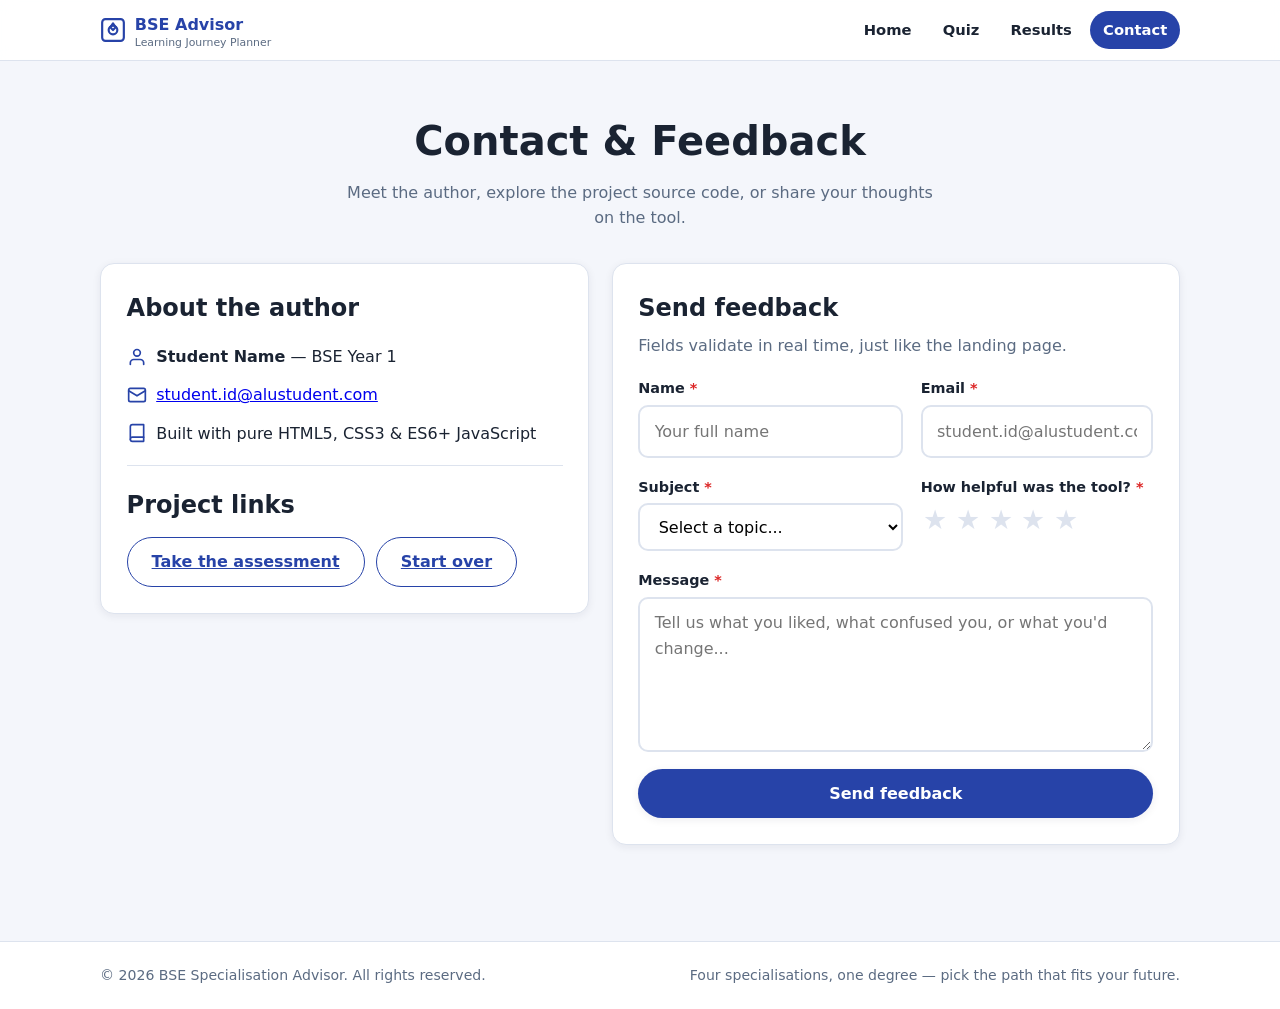
==== commit 90691393: "updated footer" ====
--- a/contact.html
+++ b/contact.html
@@ -145,8 +145,8 @@
   <!-- ============ FOOTER ============ -->
   <footer class="site-footer">
     <div class="container">
-      <span>BSE Specialisation Advisor — client-side coursework project.</span>
-      <span>Your answers never leave this device — every score is computed right here in your browser.</span>
+      <span>© 2026 BSE Specialisation Advisor. All rights reserved.</span>
+      <span>Four specialisations, one degree — pick the path that fits your future.</span>
     </div>
   </footer>
 
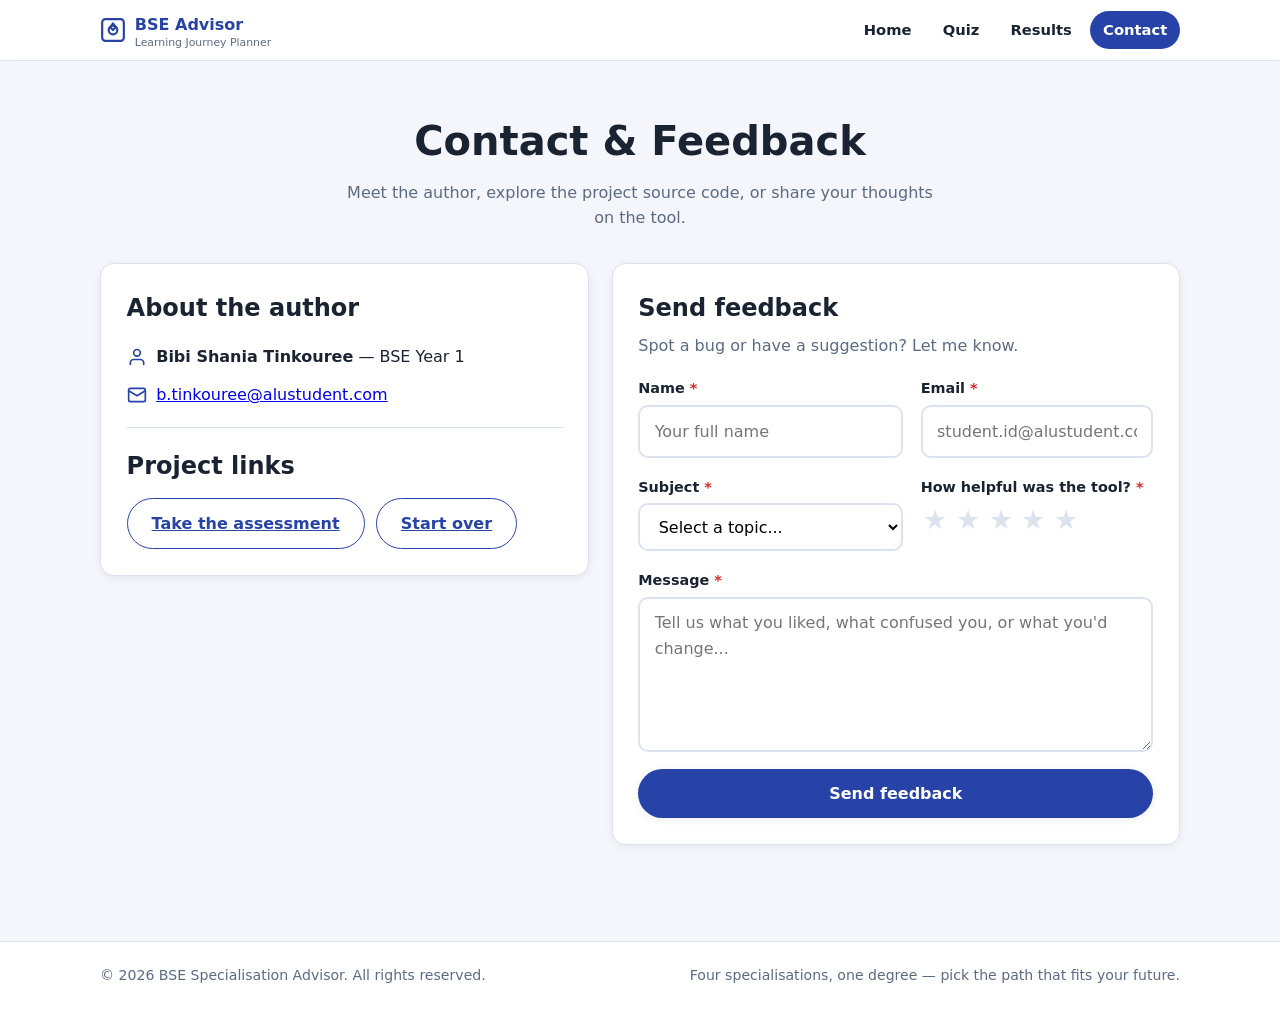
==== commit b2331077: "added changes to toast" ====
--- a/contact.html
+++ b/contact.html
@@ -54,15 +54,11 @@
             <ul class="author-list">
               <li>
                 <svg viewBox="0 0 24 24" fill="none" stroke="currentColor" stroke-width="2" stroke-linecap="round" stroke-linejoin="round" aria-hidden="true"><path d="M20 21v-2a4 4 0 0 0-4-4H8a4 4 0 0 0-4 4v2"/><circle cx="12" cy="7" r="4"/></svg>
-                <span><strong>Student Name</strong> — BSE Year 1</span>
+                <span><strong>Bibi Shania Tinkouree</strong> — BSE Year 1</span>
               </li>
               <li>
                 <svg viewBox="0 0 24 24" fill="none" stroke="currentColor" stroke-width="2" stroke-linecap="round" stroke-linejoin="round" aria-hidden="true"><rect x="2" y="4" width="20" height="16" rx="2"/><path d="m2 7 10 6L22 7"/></svg>
-                <a href="mailto:student.id@alustudent.com">student.id@alustudent.com</a>
-              </li>
-              <li>
-                <svg viewBox="0 0 24 24" fill="none" stroke="currentColor" stroke-width="2" stroke-linecap="round" stroke-linejoin="round" aria-hidden="true"><path d="M4 19.5A2.5 2.5 0 0 1 6.5 17H20V2H6.5A2.5 2.5 0 0 0 4 4.5v15z"/><path d="M4 19.5A2.5 2.5 0 0 0 6.5 22H20v-5"/></svg>
-                <span>Built with pure HTML5, CSS3 &amp; ES6+ JavaScript</span>
+                <a href="mailto:b.tinkouree@alustudent.com">b.tinkouree@alustudent.com</a>
               </li>
             </ul>
 
@@ -78,7 +74,7 @@
           <!-- ============ FEEDBACK FORM ============ -->
           <div class="card">
             <h2>Send feedback</h2>
-            <p style="color:var(--muted);margin:.3rem 0 1.2rem;">Fields validate in real time, just like the landing page.</p>
+            <p style="color:var(--muted);margin:.3rem 0 1.2rem;">Spot a bug or have a suggestion? Let me know.</p>
 
             <!-- Success banner (hidden until a valid submit) -->
             <div id="contact-success" class="success-banner" role="status">
--- a/css/style.css
+++ b/css/style.css
@@ -390,7 +390,9 @@
 .player-bar { display: flex; gap: .5rem; margin-top: .7rem; flex-wrap: wrap; }
 .player-bar .btn { padding: .5rem .95rem; font-size: .86rem; }
 
-/* Points toast — shows the live scoring breakdown after each answer */
+/* Points toast — shows the live scoring breakdown after each answer. The
+   next question waits a moment (see ANSWER_PAUSE in quiz.js) so it stays
+   readable before the card is rebuilt. */
 .answer-toast {
   margin-top: 1rem;
   display: flex;
@@ -412,6 +414,10 @@
 .hotspot-stage svg .scene-bg { pointer-events: none; }
 /* Each hotspot is a transparent circle that grows + glows on hover */
 .hotspot-region { cursor: pointer; }
+/* Large invisible hit area: the whole object is clickable, not just the ring */
+.hotspot-region .hit { fill: transparent; pointer-events: visiblePainted; }
+.hotspot-region:focus-visible { outline: none; }
+.hotspot-region:focus-visible .ring { opacity: 1; transform: scale(1.6); }
 .hotspot-region .ring { fill: none; stroke: var(--primary); stroke-width: 3; opacity: 0; transition: opacity var(--trans), transform var(--trans); transform-origin: center; transform-box: fill-box; }
 .hotspot-region:hover .ring,
 .hotspot-region.selected .ring { opacity: 1; transform: scale(1.6); }
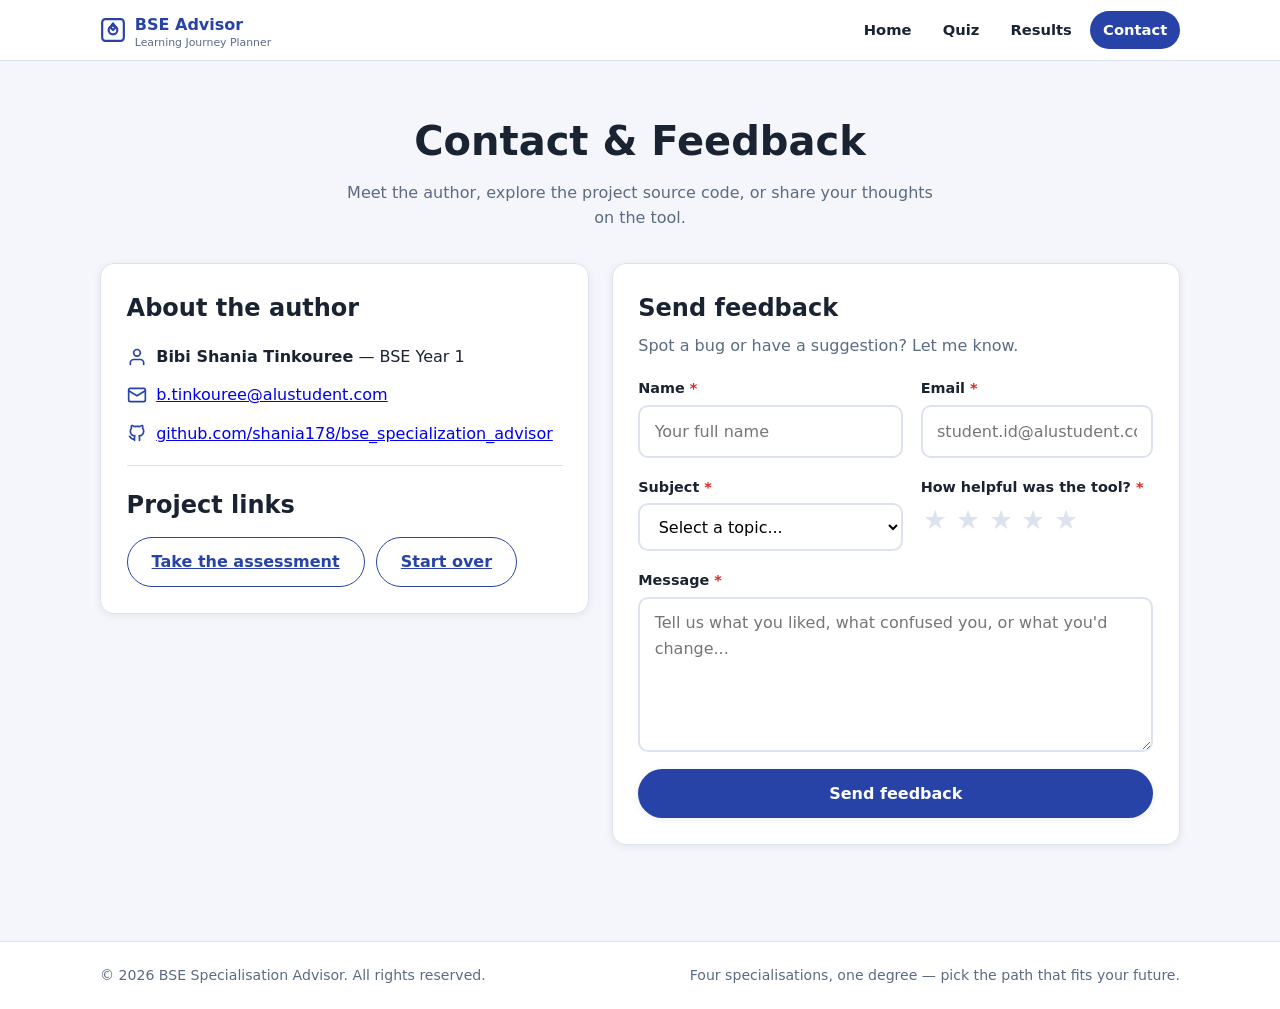
==== commit f08b07a5: "updated readme" ====
--- a/contact.html
+++ b/contact.html
@@ -50,7 +50,6 @@
           <!-- ============ AUTHOR CARD ============ -->
           <div class="card">
             <h2>About the author</h2>
-            <!-- TODO: replace these placeholders with your own details -->
             <ul class="author-list">
               <li>
                 <svg viewBox="0 0 24 24" fill="none" stroke="currentColor" stroke-width="2" stroke-linecap="round" stroke-linejoin="round" aria-hidden="true"><path d="M20 21v-2a4 4 0 0 0-4-4H8a4 4 0 0 0-4 4v2"/><circle cx="12" cy="7" r="4"/></svg>
@@ -59,6 +58,10 @@
               <li>
                 <svg viewBox="0 0 24 24" fill="none" stroke="currentColor" stroke-width="2" stroke-linecap="round" stroke-linejoin="round" aria-hidden="true"><rect x="2" y="4" width="20" height="16" rx="2"/><path d="m2 7 10 6L22 7"/></svg>
                 <a href="mailto:b.tinkouree@alustudent.com">b.tinkouree@alustudent.com</a>
+              </li>
+              <li>
+                <svg viewBox="0 0 24 24" fill="none" stroke="currentColor" stroke-width="2" stroke-linecap="round" stroke-linejoin="round" aria-hidden="true"><path d="M9 19c-4.3 1.4-4.3-2.5-6-3m12 5v-3.5c0-1 .1-1.4-.5-2 2.8-.3 5.5-1.4 5.5-6a4.6 4.6 0 0 0-1.3-3.2 4.2 4.2 0 0 0-.1-3.2s-1.1-.3-3.5 1.3a12.3 12.3 0 0 0-6.2 0C6.6 2.8 5.5 3.1 5.5 3.1a4.2 4.2 0 0 0-.1 3.2A4.6 4.6 0 0 0 4 9.5c0 4.6 2.7 5.7 5.5 6-.6.6-.6 1.2-.5 2V21"/></svg>
+                <a href="https://github.com/shania178/bse_specialization_advisor" target="_blank" rel="noopener">github.com/shania178/bse_specialization_advisor</a>
               </li>
             </ul>
 
